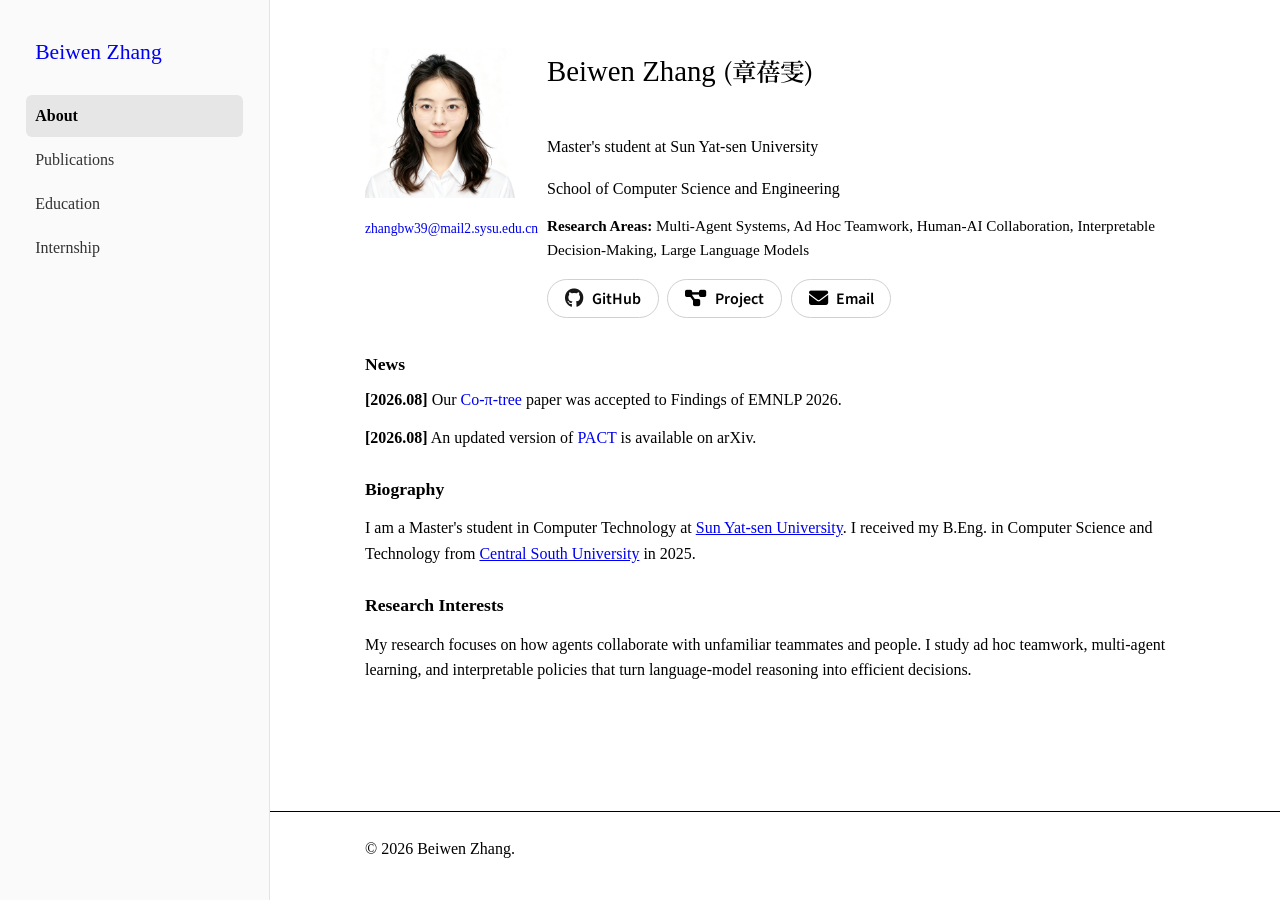
==== index.html @ 8a54f26b "Create Beiwen Zhang academic homepage" ====
<!DOCTYPE html>
<html lang="en"><head><meta charset="UTF-8"><meta name="viewport" content="width=device-width, initial-scale=1.0"><meta name="description" content="Beiwen Zhang — multi-agent systems, ad hoc teamwork and human-AI collaboration."><title>About - Beiwen Zhang</title><link rel="stylesheet" href="style.css"><link href="https://fonts.googleapis.com/css2?family=Noto+Serif+SC:wght@600&family=Source+Sans+Pro:wght@400;600&display=swap" rel="stylesheet"><link rel="stylesheet" href="https://cdnjs.cloudflare.com/ajax/libs/font-awesome/6.5.2/css/all.min.css"></head>
<body><header class="header"><div class="container"><nav class="nav" aria-label="Main navigation"><div class="nav-brand"><h1><a href="index.html">Beiwen Zhang</a></h1></div><ul class="nav-menu"><li><a href="index.html" class="active">About</a></li><li><a href="publications.html">Publications</a></li><li><a href="education.html">Education</a></li><li><a href="internship.html">Internship</a></li></ul></nav></div></header>
<main class="main"><div class="container"><section id="about" class="section"><div class="profile-section"><div class="profile-image"><img src="assets/beiwen-zhang.jpg" alt="Portrait of Beiwen Zhang"><div class="contact-email"><p><a href="mailto:zhangbw39@mail2.sysu.edu.cn">zhangbw39@mail2.sysu.edu.cn</a></p></div></div><div class="profile-info"><h1>Beiwen Zhang <span class="name-zh">(章蓓雯)</span></h1><h2>Master's student at Sun Yat-sen University</h2><p class="affiliation">School of Computer Science and Engineering</p><p class="research-area"><strong>Research Areas:</strong> Multi-Agent Systems, Ad Hoc Teamwork, Human-AI Collaboration, Interpretable Decision-Making, Large Language Models</p><div class="social-links"><a href="https://github.com/BeiwenZhang" target="_blank" rel="noopener noreferrer" class="social-btn"><i class="fab fa-github" aria-hidden="true"></i><span>GitHub</span></a><a href="https://beiwenzhang.github.io/Co-pi-tree/" target="_blank" rel="noopener noreferrer" class="social-btn"><i class="fas fa-diagram-project" aria-hidden="true"></i><span>Project</span></a><a href="mailto:zhangbw39@mail2.sysu.edu.cn" class="social-btn"><i class="fas fa-envelope" aria-hidden="true"></i><span>Email</span></a></div></div></div><section id="news" aria-labelledby="news-heading"><h3 id="news-heading">News</h3><p><strong>[2026.08]</strong> Our <a href="https://beiwenzhang.github.io/Co-pi-tree/" target="_blank" rel="noopener noreferrer">Co-π-tree</a> paper was accepted to Findings of EMNLP 2026.</p><p><strong>[2026.08]</strong> An updated version of <a href="https://arxiv.org/abs/2510.25340" target="_blank" rel="noopener noreferrer">PACT</a> is available on arXiv.</p></section><div class="bio"><h3>Biography</h3><p>I am a Master's student in Computer Technology at <a href="https://www.sysu.edu.cn/sysuen/" target="_blank" rel="noopener noreferrer">Sun Yat-sen University</a>. I received my B.Eng. in Computer Science and Technology from <a href="https://en.csu.edu.cn/" target="_blank" rel="noopener noreferrer">Central South University</a> in 2025.</p><h3>Research Interests</h3><p>My research focuses on how agents collaborate with unfamiliar teammates and people. I study ad hoc teamwork, multi-agent learning, and interpretable policies that turn language-model reasoning into efficient decisions.</p></div></section></div></main><footer class="footer"><div class="container"><div class="footer-content"><p>&copy; 2026 Beiwen Zhang.</p></div></div></footer></body></html>
---- style.css ----
/* Minimal Academic Homepage - Clean & Professional */

/* Reset */
* {
    margin: 0;
    padding: 0;
    box-sizing: border-box;
    font-variant-numeric: lining-nums;
}

html {
    scroll-behavior: smooth;
}

body {
    font-family: Georgia, 'Times New Roman', serif;
    line-height: 1.6;
    color: #000;
    background: #fff;
    max-width: none;
    margin: 0;
    padding: 0;
    font-variant-numeric: lining-nums;
}

/* Typography - Academic Standard */
h1 {
    font-size: 1.8rem;
    font-weight: normal;
    margin-bottom: 0.3rem;
    color: #000;
}

h2 {
    font-size: 1.3rem;
    font-weight: bold;
    margin: 2.5rem 0 1rem 0;
    color: #000;
    border-bottom: 1px solid #000;
    padding-bottom: 0.2rem;
}

h3 {
    font-size: 1.1rem;
    font-weight: bold;
    margin: 1.5rem 0 0.5rem 0;
    color: #000;
}

h3.bordered-subtitle {
    border-bottom: 1px solid #000;
    padding-bottom: 0.2rem;
}

h4 {
    font-size: 1rem;
    font-weight: bold;
    margin-bottom: 0.3rem;
    color: #000;
}

p {
    margin-bottom: 0.8rem;
    text-align: left;
}

/* Links - Standard Academic Blue */
a {
    color: #0000EE;
    text-decoration: none;
}

a:hover {
    text-decoration: underline;
}

a:visited {
    color: #551A8B;
}

/* Header - Fixed to Top */
.header {
    position: fixed;
    top: 0;
    left: 0;
    bottom: 0;
    width: 270px;
    background: #fafafa;
    padding: 2.2rem 1.6rem;
    border-right: 1px solid #e4e4e4;
    z-index: 1000;
    overflow-y: auto;
}

.header .container {
    max-width: none;
    margin: 0;
}

.nav {
    display: flex;
    flex-direction: column;
    align-items: stretch;
    gap: 1.6rem;
}

.nav-brand {
    padding: 0 0.6rem;
}

.nav-brand h1 {
    font-size: 1.35rem;
    margin: 0;
}

.nav-menu {
    display: flex;
    flex-direction: column;
    list-style: none;
    gap: 0.15rem;
    align-items: stretch;
}

.nav-menu li {
    width: 100%;
}

.nav-menu a {
    display: block;
    width: 100%;
    padding: 0.5rem 0.6rem;
    border-radius: 6px;
    font-size: 1rem;
    color: #333;
    transition: background-color 0.15s ease, color 0.15s ease;
}

.nav-menu a:hover {
    text-decoration: none;
    background: #ececec;
    color: #000;
}

.nav-menu a.active {
    font-weight: 700;
    color: #000;
    background: #e6e6e6;
    text-decoration: none;
}

/* Main Content */
.container {
    max-width: 820px;
    margin: 0 auto;
    padding: 0;
}

.main {
    margin-left: 270px;
    margin-top: 0;
    padding: 48px 56px;
}

.section {
    margin-bottom: 2rem;
}

/* Profile Section - Simple Layout */
.profile-section {
    display: grid;
    grid-template-columns: 150px 1fr;
    gap: 2rem;
    margin-bottom: 2rem;
    align-items: start;
}

.profile-image {
    text-align: center;
}

.profile-image img {
    width: 150px;
    height: 150px;
    object-fit: cover;
    object-position: center 30%;
    margin-bottom: 0.8rem;
}

.contact-email {
    text-align: center;
}

.contact-email p {
    margin-bottom: 0.3rem;
    font-size: 0.85rem;
}

.profile-info h1 {
    font-size: 1.8rem;
    margin-bottom: 0.2rem;
}

.name-zh {
    font-family: "Noto Serif SC", "Songti SC", SimSun, serif;
    font-size: 0.85em;
    font-weight: 600;
}

.profile-info h2 {
    font-size: 1rem;
    font-weight: normal;
    margin-bottom: 1rem;
    border: none;
    padding: 0;
}

.affiliation {
    margin-bottom: 0.8rem;
    font-size: 1rem;
}

.affiliation i {
    display: none;
}

.research-area {
    margin-bottom: 0.8rem;
    font-size: 0.95rem;
}

.academic-links {
    font-size: 0.95rem;
    margin-top: 0.5rem;
}

.academic-links .separator {
    margin: 0 0.5rem;
    color: #666;
}

/* Social / link icon buttons */
.social-links {
    display: flex;
    flex-wrap: wrap;
    gap: 0.55rem;
    margin-top: 1rem;
}

.social-links .social-btn {
    display: inline-flex;
    align-items: center;
    gap: 0.5rem;
    padding: 0.58rem 1.05rem;
    border: 1px solid #d0d0d0;
    border-radius: 999px;
    background: #fff;
    color: #000;
    font-family: 'Source Sans Pro', -apple-system, sans-serif;
    font-size: 1rem;
    font-weight: 600;
    line-height: 1;
    white-space: nowrap;
    transition: background-color 0.15s ease, color 0.15s ease, border-color 0.15s ease, transform 0.15s ease;
}

.social-links .social-btn:visited {
    color: #000;
}

.social-links .social-btn:hover {
    text-decoration: none;
    background: #000;
    color: #fff;
    border-color: #000;
    transform: translateY(-1px);
}

/* Override the global icon-hiding rule, only inside these buttons */
.social-links .social-btn i.fas,
.social-links .social-btn i.fab {
    display: inline-block;
    font-size: 1.2rem;
}

/* Brand colors at rest */
.social-links .social-btn .fa-github { color: #181717; }
.social-links .social-btn .fa-x-twitter { color: #000; }
.social-links .social-btn .fa-linkedin { color: #0a66c2; }
.social-links .social-btn .fa-graduation-cap { color: #4285f4; }
.social-links .social-btn .fa-file-lines { color: #b31b1b; }

/* On hover, icon turns white with the button */
.social-links .social-btn:hover i.fas,
.social-links .social-btn:hover i.fab {
    color: #fff;
}

/* Biography */
.bio {
    background: #fff;
    padding: 0;
    margin-top: 1.5rem;
}

.bio h3 {
    font-size: 1.1rem;
    margin-bottom: 0.8rem;
}

.bio p {
    font-size: 1rem;
}

.inline-logo {
    width: 1em;
    height: 1em;
    margin-right: 0.28rem;
    object-fit: contain;
    vertical-align: -0.14em;
}

.education-list-inline p > img.education-logo {
    display: inline-block;
    width: 1.5em !important;
    height: 1.5em !important;
    max-width: 1.5em !important;
    margin-right: 0.55rem;
    object-fit: contain;
    vertical-align: -0.4em;
}

.research-list-inline p > img.internship-logo {
    display: inline-block;
    width: 1.5em !important;
    height: 1.5em !important;
    max-width: 1.5em !important;
    object-fit: contain;
    vertical-align: middle;
    margin-right: 0.55em;
}

.bio p a {
    text-decoration: underline;
}

/* Remove all color styling from inline text */
.bio strong[style],
p strong[style] {
    color: inherit !important;
}

/* Publications */
.publication-item {
    display: grid;
    grid-template-columns: 1fr;
    gap: 1rem;
    margin-bottom: 1rem;
    align-items: start;
}

.publication-thumb {
    width: 200px;
    height: auto;
    object-fit: cover;
    border: 1px solid #ddd;
    cursor: zoom-in;
}

.publication-lightbox {
    position: fixed;
    inset: 0;
    z-index: 1000;
    display: flex;
    align-items: center;
    justify-content: center;
    padding: 1.5rem;
    background: rgba(0, 0, 0, 0.82);
    opacity: 0;
    visibility: hidden;
    transition: opacity 0.2s ease, visibility 0.2s ease;
    cursor: zoom-out;
}

.publication-lightbox.is-open {
    opacity: 1;
    visibility: visible;
}

.publication-lightbox img {
    display: block;
    max-width: calc(100vw - 3rem);
    max-height: calc(100vh - 3rem);
    width: auto;
    height: auto;
    object-fit: contain;
    background: #fff;
    border-radius: 2px;
    box-shadow: 0 12px 40px rgba(0, 0, 0, 0.4);
    cursor: zoom-out;
}

body.publication-lightbox-open {
    overflow: hidden;
}

.publications-link {
    background: #fff;
    padding: 0.5rem 0;
    border: none;
    text-align: left;
}

.publications-link i {
    display: none;
}

/* Lists - Academic Style */
.education-list-inline,
.research-list-inline {
    background: #fff;
    padding: 0;
    border: none;
    margin-bottom: 1rem;
}

.education-list-inline p,
.research-list-inline p {
    margin-bottom: 1rem;
    line-height: 1.6;
    font-size: 0.95rem;
}

/* Remove colored text in lists */
.education-list-inline strong[style],
.research-list-inline strong[style] {
    color: inherit !important;
}

/* Highlighted text in blue */
.highlight {
    color: #0000EE;
    font-weight: normal;
}

/* Company names in blue */
.company-name {
    color: #0000EE;
}

/* Projects - Compact List */
.projects-list {
    margin-bottom: 1.5rem;
}

.project-item {
    display: grid;
    grid-template-columns: 80px 1fr;
    gap: 1rem;
    margin-bottom: 1rem;
    align-items: start;
}

.project-thumb {
    width: 80px;
    height: 60px;
    object-fit: cover;
    border: 1px solid #ddd;
}

.project-details p {
    margin-bottom: 0;
    font-size: 0.95rem;
    line-height: 1.5;
}

/* Flag Counter */
.flag-counter {
    text-align: center;
    margin: 2rem 0;
    padding: 1rem;
    background: #f9f9f9;
    border: 1px solid #ddd;
}

.flag-counter img {
    max-width: 100%;
    height: auto;
}

/* Visitor Map */
.real-map-container {
    background: #fff;
    padding: 1rem 0;
    border: none;
    text-align: center;
    max-width: 100%;
    margin: 0;
}

.map-description h4 {
    font-size: 1rem;
    margin-bottom: 0.5rem;
}

.map-description p {
    font-size: 0.95rem;
}

.map-links {
    margin-top: 1rem;
    padding-top: 0.5rem;
    border-top: 1px solid #ccc;
}

.map-links i {
    display: none;
}

/* Footer */
.footer {
    background: #fff;
    color: #000;
    text-align: center;
    padding: 1.5rem 40px;
    margin-top: 3rem;
    margin-left: 270px;
    border-top: 1px solid #000;
}

.footer-content {
    display: flex;
    flex-direction: column;
    gap: 0.3rem;
}

.footer-note {
    font-size: 0.9rem;
    margin: 0;
}

#visitor-location {
    color: inherit;
    font-weight: normal;
}

/* Hide all FontAwesome icons */
i.fas, i.fab {
    display: none;
}

/* Responsive */
@media (max-width: 768px) {
    body {
        padding: 0;
    }

    .header {
        position: static;
        width: auto;
        bottom: auto;
        border-right: none;
        border-bottom: 1px solid #000;
        padding: 1rem 20px;
        overflow: visible;
    }

    .main {
        margin-left: 0;
        padding: 20px 20px;
    }

    .footer {
        margin-left: 0;
        padding: 1.5rem 20px;
    }

    .nav {
        flex-direction: column;
        align-items: center;
        gap: 0.8rem;
    }

    .nav-menu {
        flex-direction: row;
        flex-wrap: wrap;
        justify-content: center;
        gap: 0.4rem;
    }

    .nav-menu li {
        width: auto;
    }

    .nav-menu a {
        width: auto;
        display: inline-block;
    }

    .profile-section {
        grid-template-columns: 1fr;
        text-align: center;
        gap: 1.5rem;
    }

    .profile-image img {
        margin: 0 auto 0.8rem auto;
    }

    .contact-email {
        text-align: center;
    }

    .project-item {
        grid-template-columns: 60px 1fr;
        gap: 0.8rem;
    }

    .project-thumb {
        width: 60px;
        height: 45px;
    }

    .publication-item {
        grid-template-columns: 1fr;
        gap: 0.8rem;
    }

    .publication-thumb {
        width: 120px;
    }
}

@media (max-width: 480px) {
    body {
        padding: 0;
    }

    h1 {
        font-size: 1.5rem;
    }

    h2 {
        font-size: 1.2rem;
    }
}
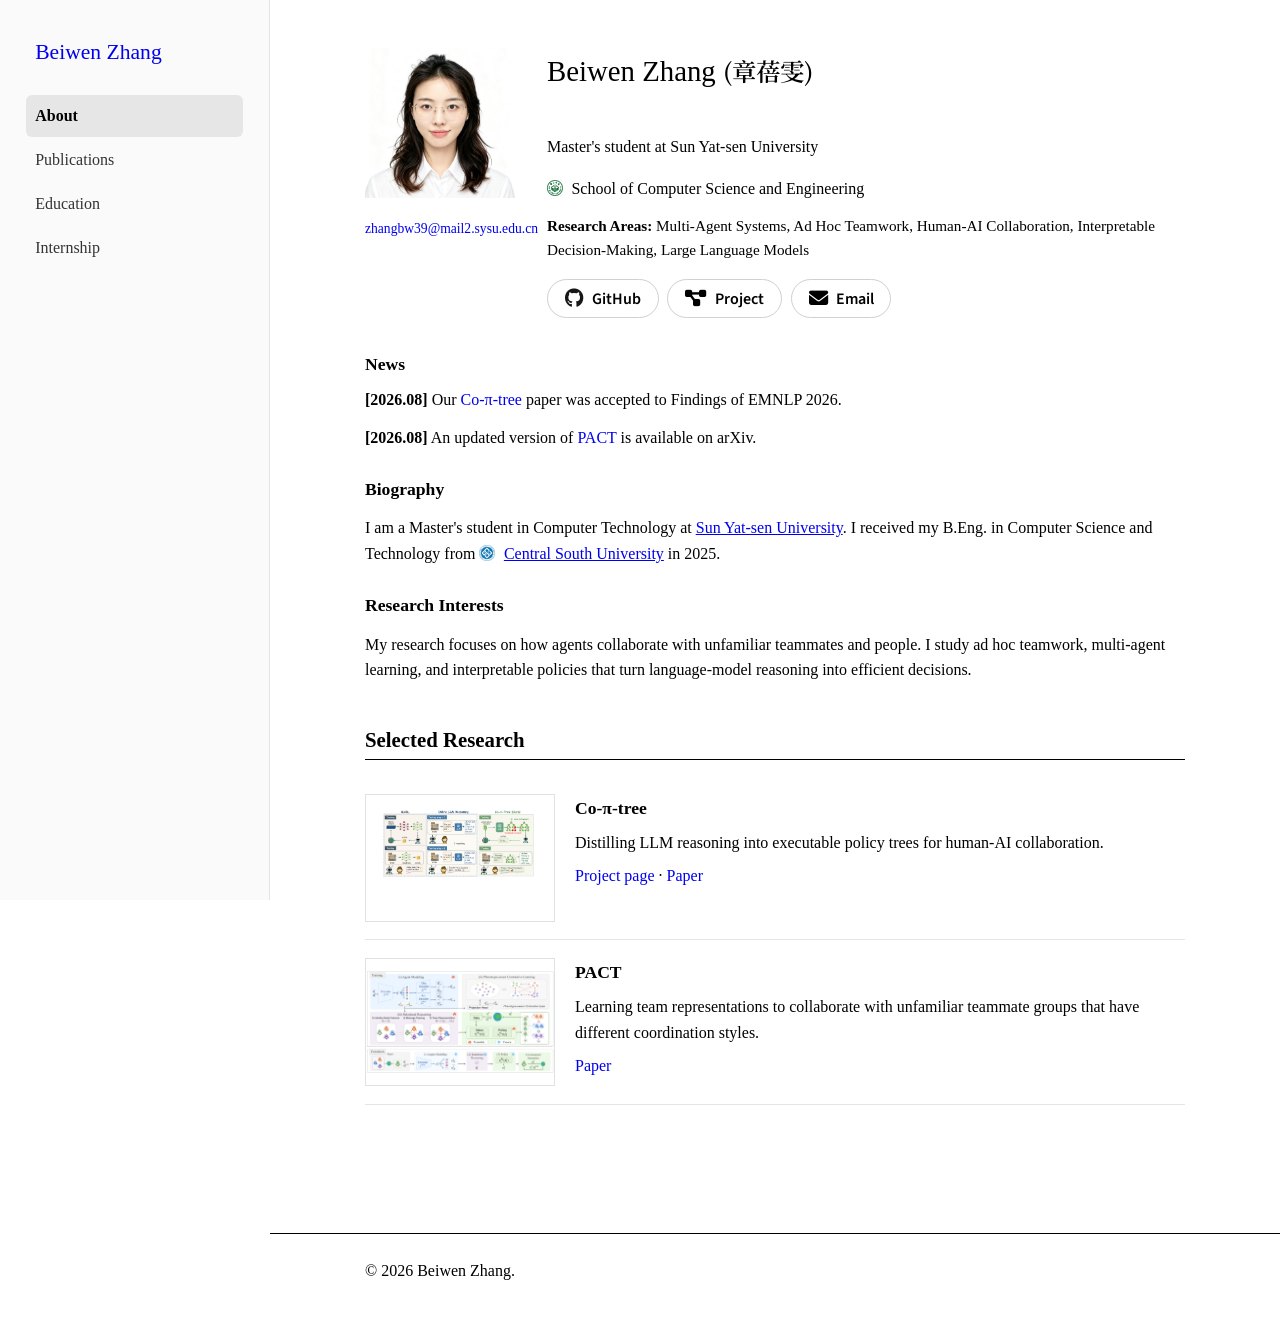
==== commit d9d5c1e2: "Add institution logos and research figures" ====
--- a/index.html
+++ b/index.html
@@ -1,4 +1,73 @@
 <!DOCTYPE html>
-<html lang="en"><head><meta charset="UTF-8"><meta name="viewport" content="width=device-width, initial-scale=1.0"><meta name="description" content="Beiwen Zhang — multi-agent systems, ad hoc teamwork and human-AI collaboration."><title>About - Beiwen Zhang</title><link rel="stylesheet" href="style.css"><link href="https://fonts.googleapis.com/css2?family=Noto+Serif+SC:wght@600&family=Source+Sans+Pro:wght@400;600&display=swap" rel="stylesheet"><link rel="stylesheet" href="https://cdnjs.cloudflare.com/ajax/libs/font-awesome/6.5.2/css/all.min.css"></head>
-<body><header class="header"><div class="container"><nav class="nav" aria-label="Main navigation"><div class="nav-brand"><h1><a href="index.html">Beiwen Zhang</a></h1></div><ul class="nav-menu"><li><a href="index.html" class="active">About</a></li><li><a href="publications.html">Publications</a></li><li><a href="education.html">Education</a></li><li><a href="internship.html">Internship</a></li></ul></nav></div></header>
-<main class="main"><div class="container"><section id="about" class="section"><div class="profile-section"><div class="profile-image"><img src="assets/beiwen-zhang.jpg" alt="Portrait of Beiwen Zhang"><div class="contact-email"><p><a href="mailto:zhangbw39@mail2.sysu.edu.cn">zhangbw39@mail2.sysu.edu.cn</a></p></div></div><div class="profile-info"><h1>Beiwen Zhang <span class="name-zh">(章蓓雯)</span></h1><h2>Master's student at Sun Yat-sen University</h2><p class="affiliation">School of Computer Science and Engineering</p><p class="research-area"><strong>Research Areas:</strong> Multi-Agent Systems, Ad Hoc Teamwork, Human-AI Collaboration, Interpretable Decision-Making, Large Language Models</p><div class="social-links"><a href="https://github.com/BeiwenZhang" target="_blank" rel="noopener noreferrer" class="social-btn"><i class="fab fa-github" aria-hidden="true"></i><span>GitHub</span></a><a href="https://beiwenzhang.github.io/Co-pi-tree/" target="_blank" rel="noopener noreferrer" class="social-btn"><i class="fas fa-diagram-project" aria-hidden="true"></i><span>Project</span></a><a href="mailto:zhangbw39@mail2.sysu.edu.cn" class="social-btn"><i class="fas fa-envelope" aria-hidden="true"></i><span>Email</span></a></div></div></div><section id="news" aria-labelledby="news-heading"><h3 id="news-heading">News</h3><p><strong>[2026.08]</strong> Our <a href="https://beiwenzhang.github.io/Co-pi-tree/" target="_blank" rel="noopener noreferrer">Co-π-tree</a> paper was accepted to Findings of EMNLP 2026.</p><p><strong>[2026.08]</strong> An updated version of <a href="https://arxiv.org/abs/2510.25340" target="_blank" rel="noopener noreferrer">PACT</a> is available on arXiv.</p></section><div class="bio"><h3>Biography</h3><p>I am a Master's student in Computer Technology at <a href="https://www.sysu.edu.cn/sysuen/" target="_blank" rel="noopener noreferrer">Sun Yat-sen University</a>. I received my B.Eng. in Computer Science and Technology from <a href="https://en.csu.edu.cn/" target="_blank" rel="noopener noreferrer">Central South University</a> in 2025.</p><h3>Research Interests</h3><p>My research focuses on how agents collaborate with unfamiliar teammates and people. I study ad hoc teamwork, multi-agent learning, and interpretable policies that turn language-model reasoning into efficient decisions.</p></div></section></div></main><footer class="footer"><div class="container"><div class="footer-content"><p>&copy; 2026 Beiwen Zhang.</p></div></div></footer></body></html>
+<html lang="en">
+<head>
+    <meta charset="UTF-8">
+    <meta name="viewport" content="width=device-width, initial-scale=1.0">
+    <meta name="description" content="Beiwen Zhang — multi-agent systems, ad hoc teamwork and human-AI collaboration.">
+    <title>About - Beiwen Zhang</title>
+    <link rel="stylesheet" href="style.css">
+    <link href="https://fonts.googleapis.com/css2?family=Noto+Serif+SC:wght@600&family=Source+Sans+Pro:wght@400;600&display=swap" rel="stylesheet">
+    <link rel="stylesheet" href="https://cdnjs.cloudflare.com/ajax/libs/font-awesome/6.5.2/css/all.min.css">
+</head>
+<body>
+    <header class="header">
+        <div class="container">
+            <nav class="nav" aria-label="Main navigation">
+                <div class="nav-brand"><h1><a href="index.html">Beiwen Zhang</a></h1></div>
+                <ul class="nav-menu">
+                    <li><a href="index.html" class="active">About</a></li>
+                    <li><a href="publications.html">Publications</a></li>
+                    <li><a href="education.html">Education</a></li>
+                    <li><a href="internship.html">Internship</a></li>
+                </ul>
+            </nav>
+        </div>
+    </header>
+    <main class="main">
+        <div class="container">
+            <section id="about" class="section">
+                <div class="profile-section">
+                    <div class="profile-image">
+                        <img src="assets/beiwen-zhang.jpg" alt="Portrait of Beiwen Zhang">
+                        <div class="contact-email"><p><a href="mailto:zhangbw39@mail2.sysu.edu.cn">zhangbw39@mail2.sysu.edu.cn</a></p></div>
+                    </div>
+                    <div class="profile-info">
+                        <h1>Beiwen Zhang <span class="name-zh">(章蓓雯)</span></h1>
+                        <h2>Master's student at Sun Yat-sen University</h2>
+                        <p class="affiliation"><img src="assets/sysu-seal.png" class="inline-logo" alt="Sun Yat-sen University seal"> School of Computer Science and Engineering</p>
+                        <p class="research-area"><strong>Research Areas:</strong> Multi-Agent Systems, Ad Hoc Teamwork, Human-AI Collaboration, Interpretable Decision-Making, Large Language Models</p>
+                        <div class="social-links">
+                            <a href="https://github.com/BeiwenZhang" target="_blank" rel="noopener noreferrer" class="social-btn"><i class="fab fa-github" aria-hidden="true"></i><span>GitHub</span></a>
+                            <a href="https://beiwenzhang.github.io/Co-pi-tree/" target="_blank" rel="noopener noreferrer" class="social-btn"><i class="fas fa-diagram-project" aria-hidden="true"></i><span>Project</span></a>
+                            <a href="mailto:zhangbw39@mail2.sysu.edu.cn" class="social-btn"><i class="fas fa-envelope" aria-hidden="true"></i><span>Email</span></a>
+                        </div>
+                    </div>
+                </div>
+                <section id="news" aria-labelledby="news-heading">
+                    <h3 id="news-heading">News</h3>
+                    <p><strong>[2026.08]</strong> Our <a href="https://beiwenzhang.github.io/Co-pi-tree/" target="_blank" rel="noopener noreferrer">Co-π-tree</a> paper was accepted to Findings of EMNLP 2026.</p>
+                    <p><strong>[2026.08]</strong> An updated version of <a href="https://arxiv.org/abs/2510.25340" target="_blank" rel="noopener noreferrer">PACT</a> is available on arXiv.</p>
+                </section>
+                <div class="bio">
+                    <h3>Biography</h3>
+                    <p>I am a Master's student in Computer Technology at <a href="https://www.sysu.edu.cn/sysuen/" target="_blank" rel="noopener noreferrer">Sun Yat-sen University</a>. I received my B.Eng. in Computer Science and Technology from <img src="assets/csu-seal.png" class="inline-logo" alt="Central South University seal"> <a href="https://en.csu.edu.cn/" target="_blank" rel="noopener noreferrer">Central South University</a> in 2025.</p>
+                    <h3>Research Interests</h3>
+                    <p>My research focuses on how agents collaborate with unfamiliar teammates and people. I study ad hoc teamwork, multi-agent learning, and interpretable policies that turn language-model reasoning into efficient decisions.</p>
+                </div>
+            </section>
+            <section id="research" class="section">
+                <h2>Selected Research</h2>
+                <article class="feature-card">
+                    <a class="figure-link" href="https://beiwenzhang.github.io/Co-pi-tree/" target="_blank" rel="noopener noreferrer"><img src="assets/co-pi-tree-motivation.png" alt="Co-π-tree motivation: interpretable policy trees for human-AI collaboration" loading="lazy"></a>
+                    <div><h3>Co-π-tree</h3><p>Distilling LLM reasoning into executable policy trees for human-AI collaboration.</p><p><a href="https://beiwenzhang.github.io/Co-pi-tree/" target="_blank" rel="noopener noreferrer">Project page</a> · <a href="https://arxiv.org/abs/2606.08596" target="_blank" rel="noopener noreferrer">Paper</a></p></div>
+                </article>
+                <article class="feature-card">
+                    <a class="figure-link" href="https://arxiv.org/abs/2510.25340" target="_blank" rel="noopener noreferrer"><img src="assets/pact-overview.png" alt="PACT framework for multi-phenotype grouped ad hoc teamwork" loading="lazy"></a>
+                    <div><h3>PACT</h3><p>Learning team representations to collaborate with unfamiliar teammate groups that have different coordination styles.</p><p><a href="https://arxiv.org/abs/2510.25340" target="_blank" rel="noopener noreferrer">Paper</a></p></div>
+                </article>
+            </section>
+        </div>
+    </main>
+    <footer class="footer"><div class="container"><div class="footer-content"><p>&copy; 2026 Beiwen Zhang.</p></div></div></footer>
+</body>
+</html>
--- a/style.css
+++ b/style.css
@@ -643,3 +643,86 @@
         font-size: 1.2rem;
     }
 }
+
+/* Research figures and institution identities */
+.feature-card,
+.publication-item {
+    display: grid;
+    grid-template-columns: 190px minmax(0, 1fr);
+    gap: 1.25rem;
+    align-items: start;
+    padding: 1.1rem 0;
+    border-bottom: 1px solid #e5e5e5;
+}
+
+.feature-card h3 {
+    margin-top: 0;
+}
+
+.feature-card p,
+.publication-item p {
+    margin-bottom: 0.45rem;
+}
+
+.figure-link {
+    display: block;
+    width: 190px;
+    border: 1px solid #e1e1e1;
+    background: #fff;
+}
+
+.figure-link img,
+.publication-thumb {
+    display: block;
+    width: 100%;
+    height: 126px;
+    object-fit: contain;
+    border: 0;
+    cursor: pointer;
+}
+
+.institution-item {
+    display: grid;
+    grid-template-columns: 56px minmax(0, 1fr);
+    gap: 1rem;
+    align-items: center;
+    padding: 0.9rem 0;
+    border-bottom: 1px solid #e5e5e5;
+}
+
+.institution-item > img {
+    display: block;
+    width: 52px;
+    height: 52px;
+    object-fit: contain;
+}
+
+.institution-item p:last-child {
+    margin-bottom: 0;
+}
+
+.company-item {
+    grid-template-columns: 112px minmax(0, 1fr);
+}
+
+.company-item > img {
+    width: 104px;
+    height: 36px;
+}
+
+@media (max-width: 620px) {
+    .feature-card,
+    .publication-item {
+        grid-template-columns: 1fr;
+        gap: 0.7rem;
+    }
+
+    .figure-link {
+        width: min(100%, 260px);
+    }
+
+    .company-item {
+        grid-template-columns: 1fr;
+        gap: 0.4rem;
+    }
+}
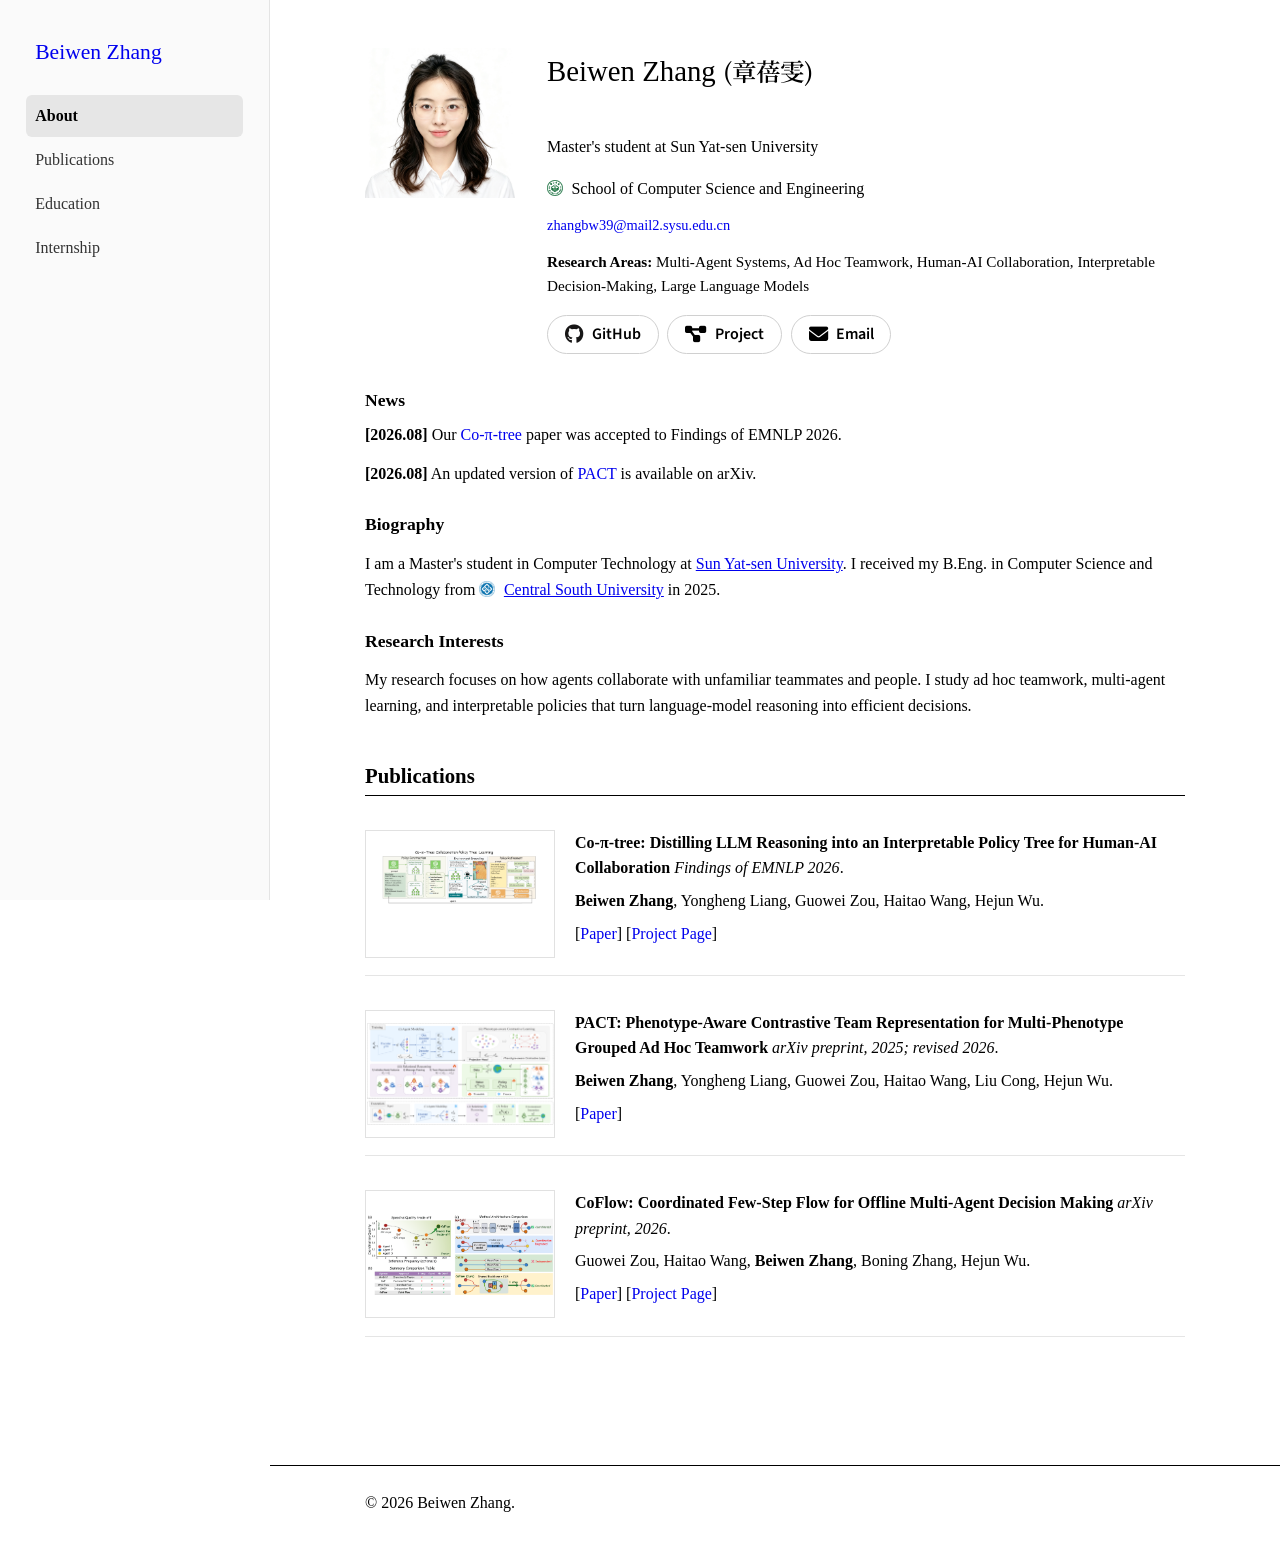
==== commit 39472799: "Improve profile layout and show all publications and honors" ====
--- a/index.html
+++ b/index.html
@@ -29,12 +29,12 @@
                 <div class="profile-section">
                     <div class="profile-image">
                         <img src="assets/beiwen-zhang.jpg" alt="Portrait of Beiwen Zhang">
-                        <div class="contact-email"><p><a href="mailto:zhangbw39@mail2.sysu.edu.cn">zhangbw39@mail2.sysu.edu.cn</a></p></div>
                     </div>
                     <div class="profile-info">
                         <h1>Beiwen Zhang <span class="name-zh">(章蓓雯)</span></h1>
                         <h2>Master's student at Sun Yat-sen University</h2>
                         <p class="affiliation"><img src="assets/sysu-seal.png" class="inline-logo" alt="Sun Yat-sen University seal"> School of Computer Science and Engineering</p>
+                        <p class="profile-email"><a href="mailto:zhangbw39@mail2.sysu.edu.cn">zhangbw39@mail2.sysu.edu.cn</a></p>
                         <p class="research-area"><strong>Research Areas:</strong> Multi-Agent Systems, Ad Hoc Teamwork, Human-AI Collaboration, Interpretable Decision-Making, Large Language Models</p>
                         <div class="social-links">
                             <a href="https://github.com/BeiwenZhang" target="_blank" rel="noopener noreferrer" class="social-btn"><i class="fab fa-github" aria-hidden="true"></i><span>GitHub</span></a>
@@ -55,16 +55,22 @@
                     <p>My research focuses on how agents collaborate with unfamiliar teammates and people. I study ad hoc teamwork, multi-agent learning, and interpretable policies that turn language-model reasoning into efficient decisions.</p>
                 </div>
             </section>
-            <section id="research" class="section">
-                <h2>Selected Research</h2>
-                <article class="feature-card">
-                    <a class="figure-link" href="https://beiwenzhang.github.io/Co-pi-tree/" target="_blank" rel="noopener noreferrer"><img src="assets/co-pi-tree-motivation.png" alt="Co-π-tree motivation: interpretable policy trees for human-AI collaboration" loading="lazy"></a>
-                    <div><h3>Co-π-tree</h3><p>Distilling LLM reasoning into executable policy trees for human-AI collaboration.</p><p><a href="https://beiwenzhang.github.io/Co-pi-tree/" target="_blank" rel="noopener noreferrer">Project page</a> · <a href="https://arxiv.org/abs/2606.08596" target="_blank" rel="noopener noreferrer">Paper</a></p></div>
-                </article>
-                <article class="feature-card">
-                    <a class="figure-link" href="https://arxiv.org/abs/2510.25340" target="_blank" rel="noopener noreferrer"><img src="assets/pact-overview.png" alt="PACT framework for multi-phenotype grouped ad hoc teamwork" loading="lazy"></a>
-                    <div><h3>PACT</h3><p>Learning team representations to collaborate with unfamiliar teammate groups that have different coordination styles.</p><p><a href="https://arxiv.org/abs/2510.25340" target="_blank" rel="noopener noreferrer">Paper</a></p></div>
-                </article>
+            <section id="publications" class="section">
+                <h2>Publications</h2>
+                <div class="publication-list">
+                    <article class="publication-item">
+                        <a class="figure-link" href="assets/co-pi-tree-framework.png" target="_blank" rel="noopener noreferrer"><img class="publication-thumb" src="assets/co-pi-tree-framework.png" alt="Framework figure from the Co-π-tree paper" loading="lazy"></a>
+                        <div><p><strong>Co-π-tree: Distilling LLM Reasoning into an Interpretable Policy Tree for Human-AI Collaboration</strong> <em>Findings of EMNLP 2026</em>.</p><p><strong>Beiwen Zhang</strong>, Yongheng Liang, Guowei Zou, Haitao Wang, Hejun Wu.</p><p>[<a href="https://arxiv.org/abs/2606.08596" target="_blank" rel="noopener noreferrer">Paper</a>] [<a href="https://beiwenzhang.github.io/Co-pi-tree/" target="_blank" rel="noopener noreferrer">Project Page</a>]</p></div>
+                    </article>
+                    <article class="publication-item">
+                        <a class="figure-link" href="assets/pact-overview.png" target="_blank" rel="noopener noreferrer"><img class="publication-thumb" src="assets/pact-overview.png" alt="Framework figure from the PACT paper" loading="lazy"></a>
+                        <div><p><strong>PACT: Phenotype-Aware Contrastive Team Representation for Multi-Phenotype Grouped Ad Hoc Teamwork</strong> <em>arXiv preprint, 2025; revised 2026</em>.</p><p><strong>Beiwen Zhang</strong>, Yongheng Liang, Guowei Zou, Haitao Wang, Liu Cong, Hejun Wu.</p><p>[<a href="https://arxiv.org/abs/2510.25340" target="_blank" rel="noopener noreferrer">Paper</a>]</p></div>
+                    </article>
+                    <article class="publication-item">
+                        <a class="figure-link" href="assets/coflow-overview.png" target="_blank" rel="noopener noreferrer"><img class="publication-thumb" src="assets/coflow-overview.png" alt="Overview figure from the CoFlow paper" loading="lazy"></a>
+                        <div><p><strong>CoFlow: Coordinated Few-Step Flow for Offline Multi-Agent Decision Making</strong> <em>arXiv preprint, 2026</em>.</p><p>Guowei Zou, Haitao Wang, <strong>Beiwen Zhang</strong>, Boning Zhang, Hejun Wu.</p><p>[<a href="https://arxiv.org/abs/2605.01457" target="_blank" rel="noopener noreferrer">Paper</a>] [<a href="https://guowei-zou.github.io/coflow/" target="_blank" rel="noopener noreferrer">Project Page</a>]</p></div>
+                    </article>
+                </div>
             </section>
         </div>
     </main>
--- a/style.css
+++ b/style.css
@@ -168,7 +168,7 @@
 /* Profile Section - Simple Layout */
 .profile-section {
     display: grid;
-    grid-template-columns: 150px 1fr;
+    grid-template-columns: 150px minmax(0, 1fr);
     gap: 2rem;
     margin-bottom: 2rem;
     align-items: start;
@@ -179,6 +179,7 @@
 }
 
 .profile-image img {
+    display: block;
     width: 150px;
     height: 150px;
     object-fit: cover;
@@ -186,13 +187,14 @@
     margin-bottom: 0.8rem;
 }
 
-.contact-email {
-    text-align: center;
-}
-
-.contact-email p {
-    margin-bottom: 0.3rem;
-    font-size: 0.85rem;
+.profile-info {
+    min-width: 0;
+}
+
+.profile-email {
+    margin-bottom: 0.8rem;
+    font-size: 0.9rem;
+    overflow-wrap: anywhere;
 }
 
 .profile-info h1 {
@@ -606,10 +608,6 @@
         margin: 0 auto 0.8rem auto;
     }
 
-    .contact-email {
-        text-align: center;
-    }
-
     .project-item {
         grid-template-columns: 60px 1fr;
         gap: 0.8rem;
@@ -710,6 +708,16 @@
     height: 36px;
 }
 
+.honors-list {
+    padding-left: 1.3rem;
+    margin-bottom: 1rem;
+}
+
+.honors-list li {
+    margin-bottom: 0.55rem;
+    line-height: 1.5;
+}
+
 @media (max-width: 620px) {
     .feature-card,
     .publication-item {
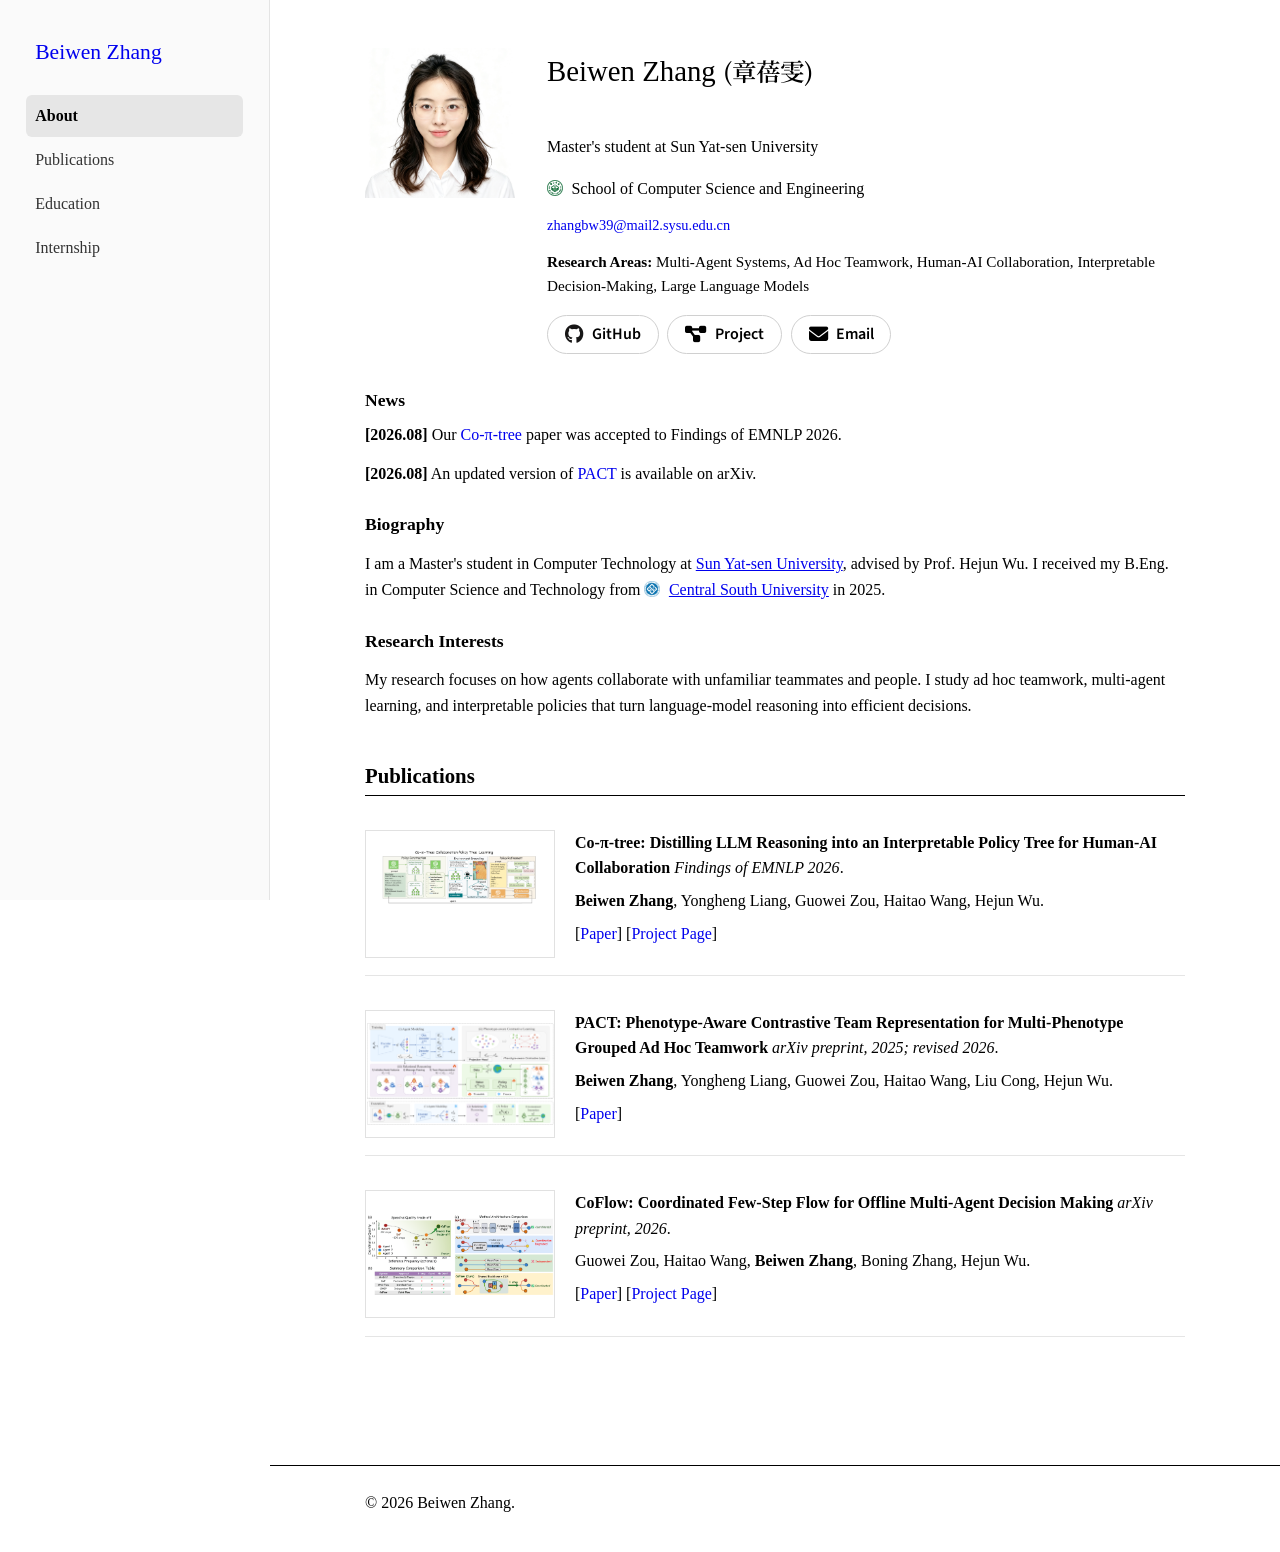
==== commit 2db4447e: "Update advisor and 2026 honors" ====
--- a/index.html
+++ b/index.html
@@ -50,7 +50,7 @@
                 </section>
                 <div class="bio">
                     <h3>Biography</h3>
-                    <p>I am a Master's student in Computer Technology at <a href="https://www.sysu.edu.cn/sysuen/" target="_blank" rel="noopener noreferrer">Sun Yat-sen University</a>. I received my B.Eng. in Computer Science and Technology from <img src="assets/csu-seal.png" class="inline-logo" alt="Central South University seal"> <a href="https://en.csu.edu.cn/" target="_blank" rel="noopener noreferrer">Central South University</a> in 2025.</p>
+                    <p>I am a Master's student in Computer Technology at <a href="https://www.sysu.edu.cn/sysuen/" target="_blank" rel="noopener noreferrer">Sun Yat-sen University</a>, advised by Prof. Hejun Wu. I received my B.Eng. in Computer Science and Technology from <img src="assets/csu-seal.png" class="inline-logo" alt="Central South University seal"> <a href="https://en.csu.edu.cn/" target="_blank" rel="noopener noreferrer">Central South University</a> in 2025.</p>
                     <h3>Research Interests</h3>
                     <p>My research focuses on how agents collaborate with unfamiliar teammates and people. I study ad hoc teamwork, multi-agent learning, and interpretable policies that turn language-model reasoning into efficient decisions.</p>
                 </div>
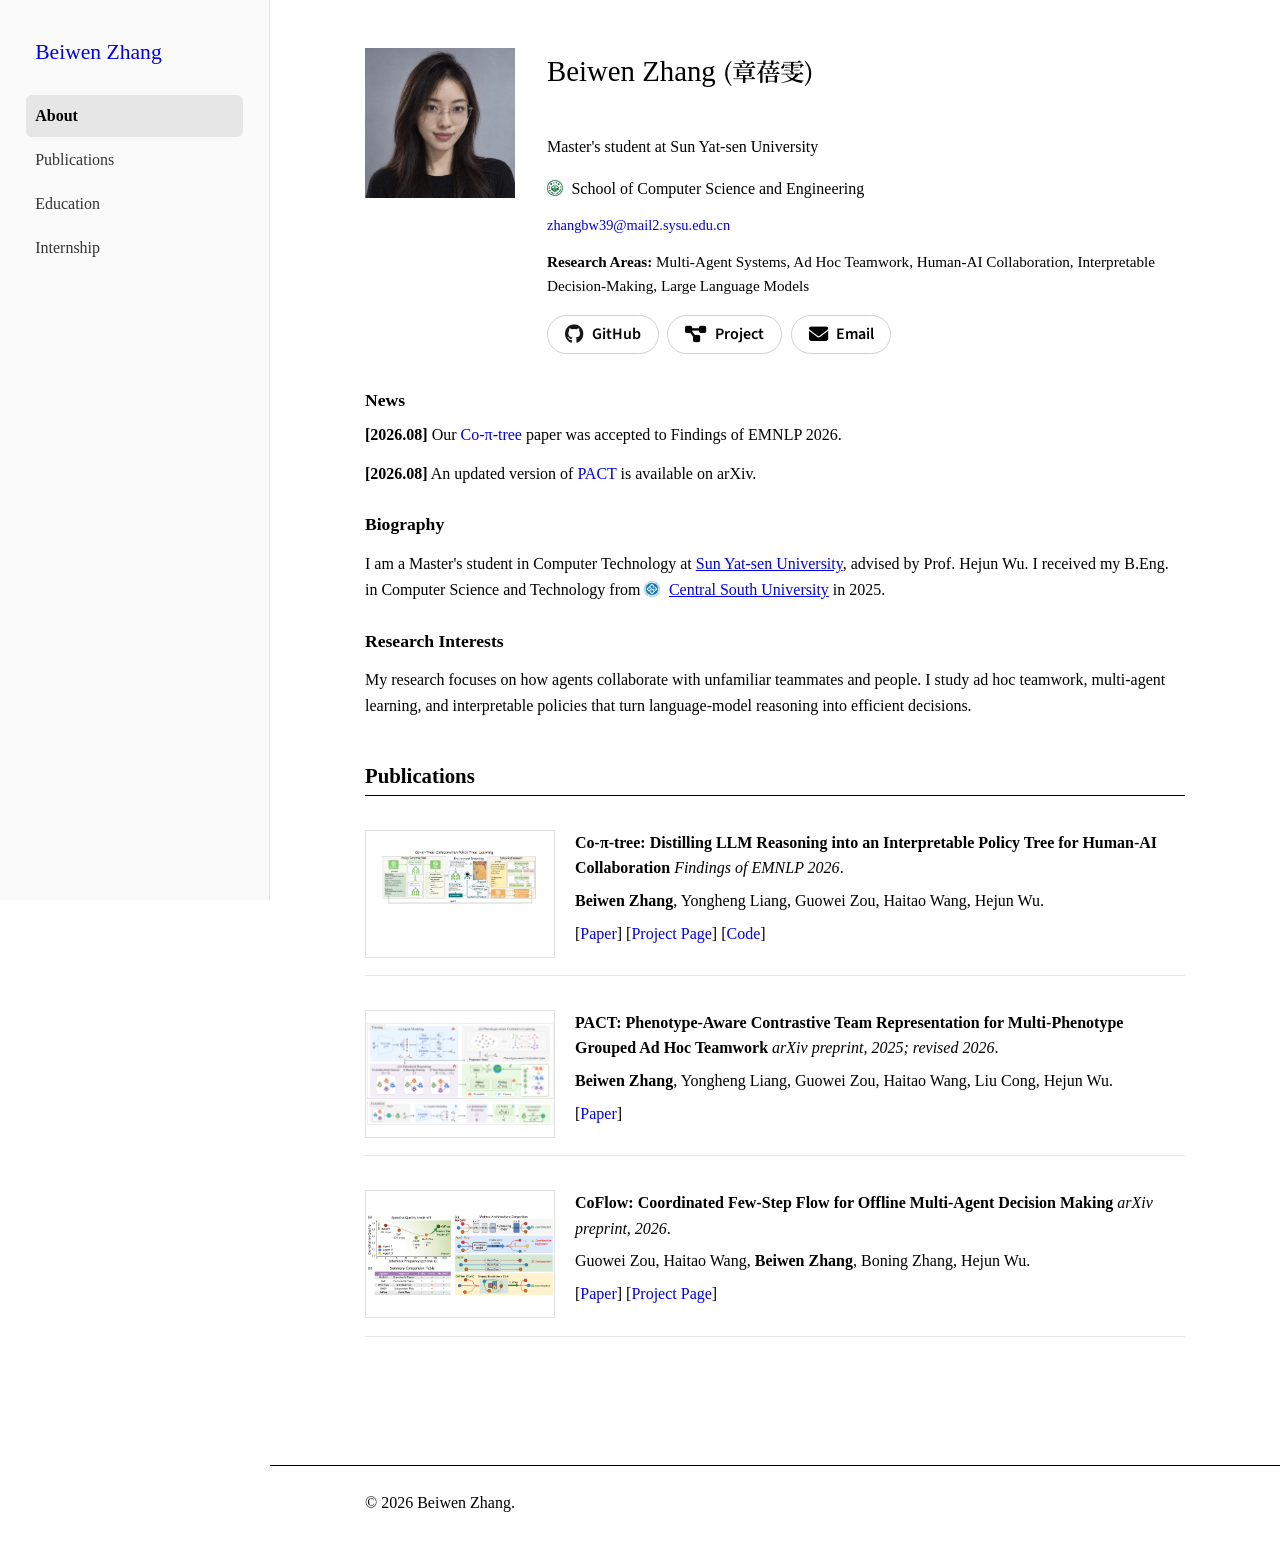
==== commit 8bea3a55: "Add Co-pi-tree source code links" ====
--- a/index.html
+++ b/index.html
@@ -60,7 +60,7 @@
                 <div class="publication-list">
                     <article class="publication-item">
                         <a class="figure-link" href="assets/co-pi-tree-framework.png" target="_blank" rel="noopener noreferrer"><img class="publication-thumb" src="assets/co-pi-tree-framework.png" alt="Framework figure from the Co-π-tree paper" loading="lazy"></a>
-                        <div><p><strong>Co-π-tree: Distilling LLM Reasoning into an Interpretable Policy Tree for Human-AI Collaboration</strong> <em>Findings of EMNLP 2026</em>.</p><p><strong>Beiwen Zhang</strong>, Yongheng Liang, Guowei Zou, Haitao Wang, Hejun Wu.</p><p>[<a href="https://arxiv.org/abs/2606.08596" target="_blank" rel="noopener noreferrer">Paper</a>] [<a href="https://beiwenzhang.github.io/Co-pi-tree/" target="_blank" rel="noopener noreferrer">Project Page</a>]</p></div>
+                        <div><p><strong>Co-π-tree: Distilling LLM Reasoning into an Interpretable Policy Tree for Human-AI Collaboration</strong> <em>Findings of EMNLP 2026</em>.</p><p><strong>Beiwen Zhang</strong>, Yongheng Liang, Guowei Zou, Haitao Wang, Hejun Wu.</p><p>[<a href="https://arxiv.org/abs/2606.08596" target="_blank" rel="noopener noreferrer">Paper</a>] [<a href="https://beiwenzhang.github.io/Co-pi-tree/" target="_blank" rel="noopener noreferrer">Project Page</a>] [<a href="https://github.com/BeiwenZhang/Collaboration-Policy-Tree" target="_blank" rel="noopener noreferrer">Code</a>]</p></div>
                     </article>
                     <article class="publication-item">
                         <a class="figure-link" href="assets/pact-overview.png" target="_blank" rel="noopener noreferrer"><img class="publication-thumb" src="assets/pact-overview.png" alt="Framework figure from the PACT paper" loading="lazy"></a>
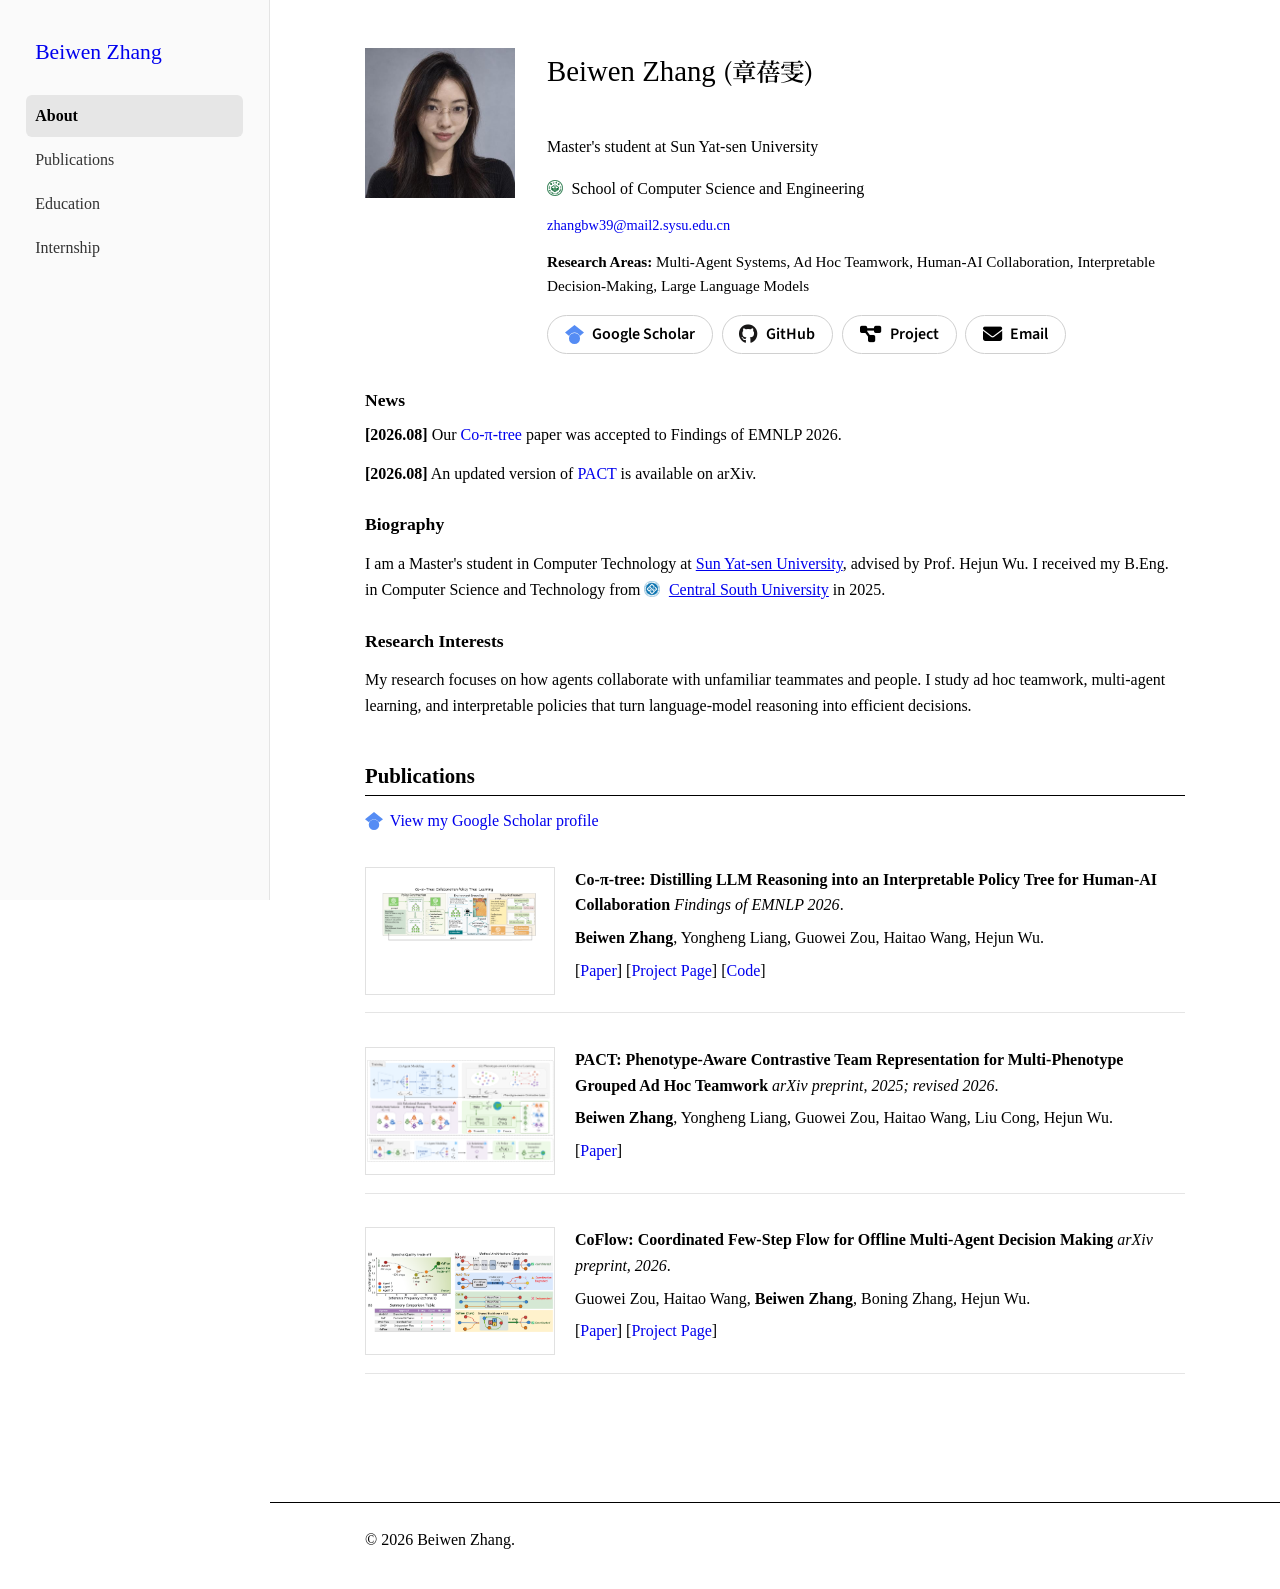
==== commit 72f1c810: "Add Google Scholar profile links" ====
--- a/index.html
+++ b/index.html
@@ -37,6 +37,7 @@
                         <p class="profile-email"><a href="mailto:zhangbw39@mail2.sysu.edu.cn">zhangbw39@mail2.sysu.edu.cn</a></p>
                         <p class="research-area"><strong>Research Areas:</strong> Multi-Agent Systems, Ad Hoc Teamwork, Human-AI Collaboration, Interpretable Decision-Making, Large Language Models</p>
                         <div class="social-links">
+                            <a href="https://scholar.google.com/citations?hl=zh-CN&amp;user=EkCEn4oAAAAJ" target="_blank" rel="noopener noreferrer" class="social-btn"><img src="assets/google-scholar.svg" class="social-icon scholar-icon" alt="" aria-hidden="true"><span>Google Scholar</span></a>
                             <a href="https://github.com/BeiwenZhang" target="_blank" rel="noopener noreferrer" class="social-btn"><i class="fab fa-github" aria-hidden="true"></i><span>GitHub</span></a>
                             <a href="https://beiwenzhang.github.io/Co-pi-tree/" target="_blank" rel="noopener noreferrer" class="social-btn"><i class="fas fa-diagram-project" aria-hidden="true"></i><span>Project</span></a>
                             <a href="mailto:zhangbw39@mail2.sysu.edu.cn" class="social-btn"><i class="fas fa-envelope" aria-hidden="true"></i><span>Email</span></a>
@@ -57,6 +58,7 @@
             </section>
             <section id="publications" class="section">
                 <h2>Publications</h2>
+                <p class="scholar-profile-link"><a href="https://scholar.google.com/citations?hl=zh-CN&amp;user=EkCEn4oAAAAJ" target="_blank" rel="noopener noreferrer"><img src="assets/google-scholar.svg" alt="" aria-hidden="true">View my Google Scholar profile</a></p>
                 <div class="publication-list">
                     <article class="publication-item">
                         <a class="figure-link" href="assets/co-pi-tree-framework.png" target="_blank" rel="noopener noreferrer"><img class="publication-thumb" src="assets/co-pi-tree-framework.png" alt="Framework figure from the Co-π-tree paper" loading="lazy"></a>
--- a/style.css
+++ b/style.css
@@ -284,6 +284,17 @@
     font-size: 1.2rem;
 }
 
+.social-links .social-icon {
+    display: inline-block;
+    width: 1.2rem;
+    height: 1.2rem;
+    object-fit: contain;
+}
+
+.social-links .scholar-icon {
+    filter: invert(48%) sepia(95%) saturate(1603%) hue-rotate(199deg) brightness(98%) contrast(95%);
+}
+
 /* Brand colors at rest */
 .social-links .social-btn .fa-github { color: #181717; }
 .social-links .social-btn .fa-x-twitter { color: #000; }
@@ -295,6 +306,26 @@
 .social-links .social-btn:hover i.fas,
 .social-links .social-btn:hover i.fab {
     color: #fff;
+}
+
+.social-links .social-btn:hover .social-icon {
+    filter: brightness(0) invert(1);
+}
+
+.scholar-profile-link {
+    margin: -0.25rem 0 0.75rem;
+}
+
+.scholar-profile-link a {
+    display: inline-flex;
+    align-items: center;
+    gap: 0.45rem;
+}
+
+.scholar-profile-link img {
+    width: 1.1rem;
+    height: 1.1rem;
+    filter: invert(48%) sepia(95%) saturate(1603%) hue-rotate(199deg) brightness(98%) contrast(95%);
 }
 
 /* Biography */
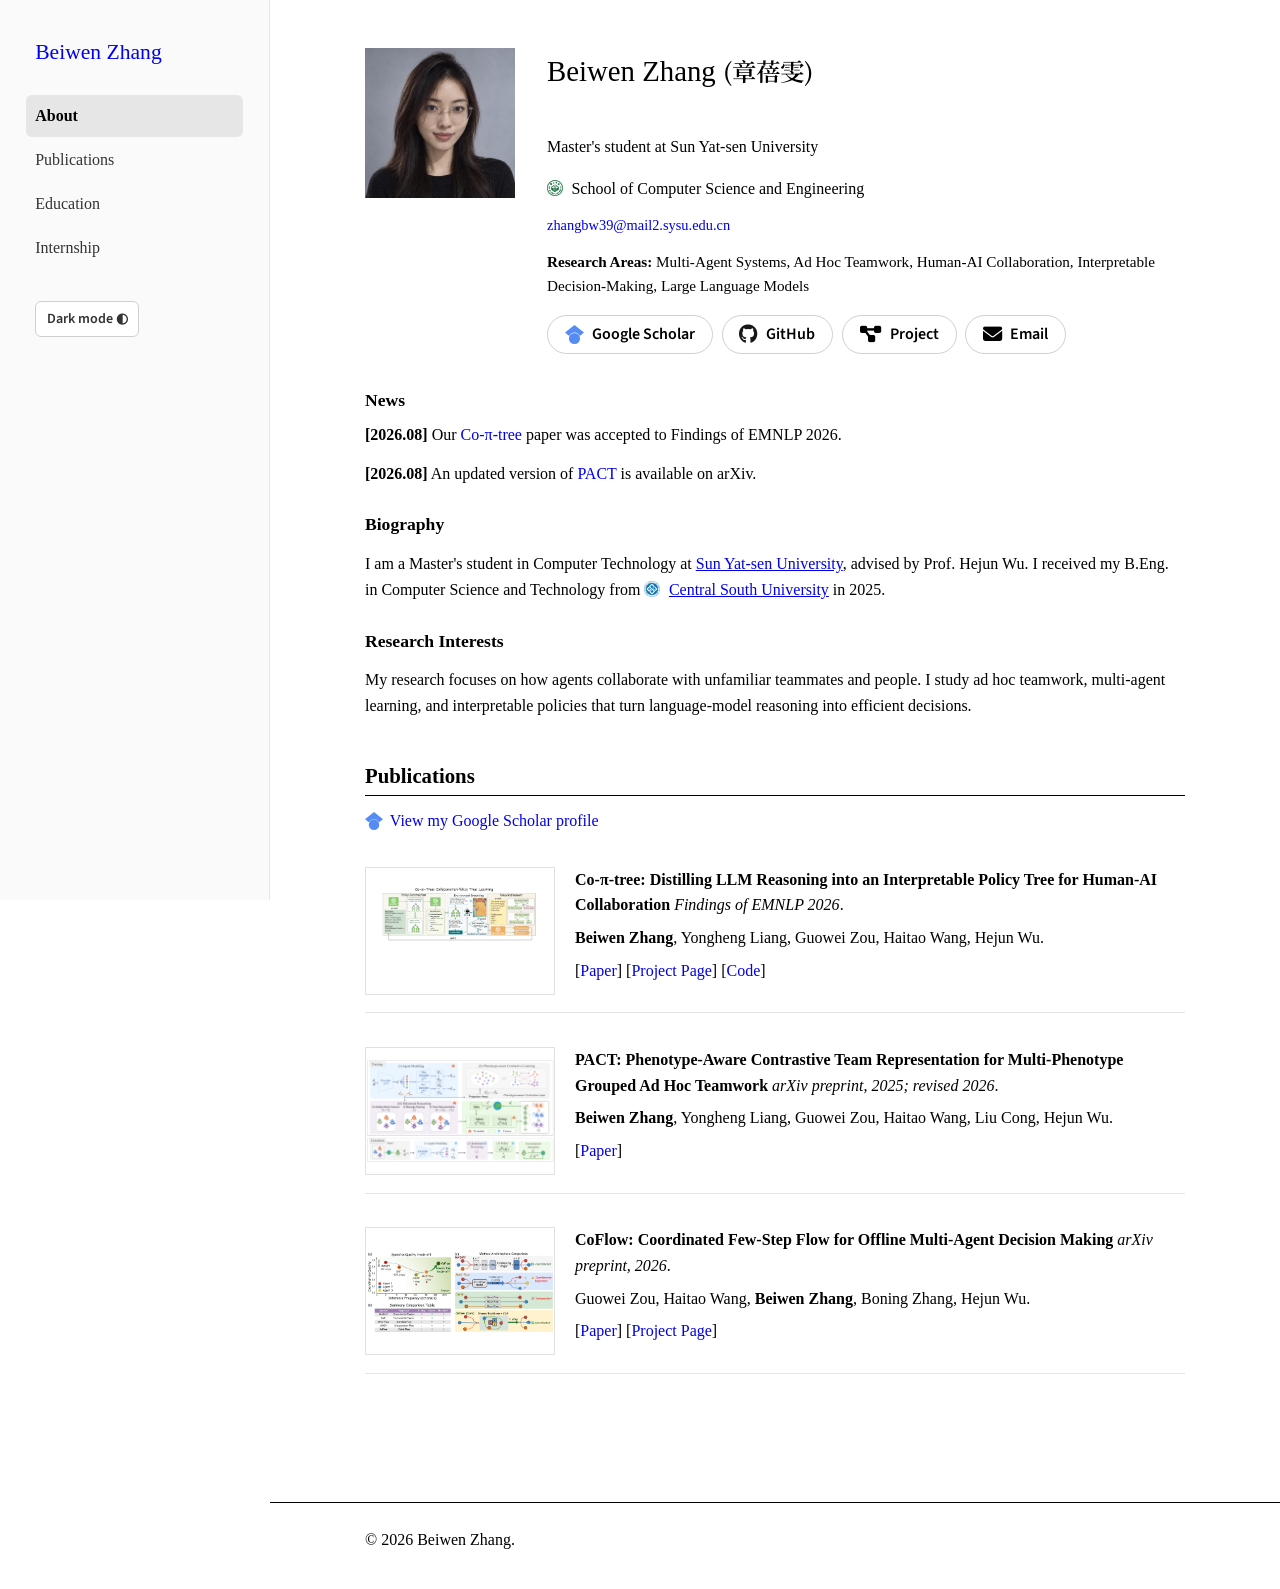
==== commit 79437cc0: "Add light and dark theme toggle" ====
--- a/index.html
+++ b/index.html
@@ -5,6 +5,7 @@
     <meta name="viewport" content="width=device-width, initial-scale=1.0">
     <meta name="description" content="Beiwen Zhang — multi-agent systems, ad hoc teamwork and human-AI collaboration.">
     <title>About - Beiwen Zhang</title>
+    <script src="theme.js"></script>
     <link rel="stylesheet" href="style.css">
     <link href="https://fonts.googleapis.com/css2?family=Noto+Serif+SC:wght@600&family=Source+Sans+Pro:wght@400;600&display=swap" rel="stylesheet">
     <link rel="stylesheet" href="https://cdnjs.cloudflare.com/ajax/libs/font-awesome/6.5.2/css/all.min.css">
@@ -20,6 +21,7 @@
                     <li><a href="education.html">Education</a></li>
                     <li><a href="internship.html">Internship</a></li>
                 </ul>
+                <button id="theme-toggle" class="theme-toggle" type="button" aria-pressed="false">Dark mode ◐</button>
             </nav>
         </div>
     </header>
--- a/style.css
+++ b/style.css
@@ -765,3 +765,163 @@
         gap: 0.4rem;
     }
 }
+
+/* Theme switcher */
+.theme-toggle {
+    align-self: flex-start;
+    margin: 0.4rem 0.6rem 0;
+    padding: 0.45rem 0.65rem;
+    border: 1px solid #d0d0d0;
+    border-radius: 6px;
+    background: #fff;
+    color: #333;
+    font: 600 0.88rem 'Source Sans Pro', -apple-system, sans-serif;
+    cursor: pointer;
+}
+
+.theme-toggle:hover {
+    background: #ececec;
+    color: #000;
+}
+
+.theme-toggle:focus-visible {
+    outline: 2px solid currentColor;
+    outline-offset: 3px;
+}
+
+html[data-theme="dark"] {
+    color-scheme: dark;
+}
+
+html[data-theme="dark"] body {
+    color: #e7e9ed;
+    background: #15191e;
+}
+
+html[data-theme="dark"] h1,
+html[data-theme="dark"] h2,
+html[data-theme="dark"] h3,
+html[data-theme="dark"] h4 {
+    color: #f4f5f7;
+}
+
+html[data-theme="dark"] h2,
+html[data-theme="dark"] h3.bordered-subtitle {
+    border-color: #76808a;
+}
+
+html[data-theme="dark"] a,
+html[data-theme="dark"] .highlight,
+html[data-theme="dark"] .company-name {
+    color: #9bc6ff;
+}
+
+html[data-theme="dark"] a:visited {
+    color: #c6a7ff;
+}
+
+html[data-theme="dark"] .header {
+    background: #1d232b;
+    border-color: #353e49;
+}
+
+html[data-theme="dark"] .nav-brand a,
+html[data-theme="dark"] .nav-brand a:visited {
+    color: #f4f5f7;
+}
+
+html[data-theme="dark"] .nav-menu a,
+html[data-theme="dark"] .nav-menu a:visited {
+    color: #d5dce5;
+}
+
+html[data-theme="dark"] .nav-menu a:hover,
+html[data-theme="dark"] .nav-menu a.active {
+    color: #fff;
+    background: #35414e;
+}
+
+html[data-theme="dark"] .theme-toggle {
+    color: #e7e9ed;
+    background: #27313b;
+    border-color: #52606e;
+}
+
+html[data-theme="dark"] .theme-toggle:hover {
+    color: #fff;
+    background: #35414e;
+}
+
+html[data-theme="dark"] .social-links .social-btn,
+html[data-theme="dark"] .social-links .social-btn:visited {
+    color: #e7e9ed;
+    background: #202730;
+    border-color: #56616d;
+}
+
+html[data-theme="dark"] .social-links .social-btn:hover {
+    color: #15191e;
+    background: #e7e9ed;
+    border-color: #e7e9ed;
+}
+
+html[data-theme="dark"] .social-links .social-btn .fa-github {
+    color: #e7e9ed;
+}
+
+html[data-theme="dark"] .social-links .social-btn:hover i.fas,
+html[data-theme="dark"] .social-links .social-btn:hover i.fab {
+    color: #15191e;
+}
+
+html[data-theme="dark"] .social-links .social-btn:hover .social-icon {
+    filter: brightness(0);
+}
+
+html[data-theme="dark"] .bio,
+html[data-theme="dark"] .publications-link,
+html[data-theme="dark"] .education-list-inline,
+html[data-theme="dark"] .research-list-inline,
+html[data-theme="dark"] .real-map-container,
+html[data-theme="dark"] .footer {
+    color: #e7e9ed;
+    background: #15191e;
+}
+
+html[data-theme="dark"] .publication-item,
+html[data-theme="dark"] .feature-card,
+html[data-theme="dark"] .institution-item {
+    border-color: #353e49;
+}
+
+html[data-theme="dark"] .figure-link {
+    border-color: #56616d;
+}
+
+html[data-theme="dark"] .flag-counter {
+    color: #e7e9ed;
+    background: #202730;
+    border-color: #56616d;
+}
+
+html[data-theme="dark"] .map-links,
+html[data-theme="dark"] .footer {
+    border-color: #76808a;
+}
+
+html[data-theme="dark"] .academic-links .separator {
+    color: #aab4c1;
+}
+
+html[data-theme="dark"] .institution-item > img,
+html[data-theme="dark"] .inline-logo {
+    background: #fff;
+    border-radius: 3px;
+}
+
+@media (max-width: 768px) {
+    .theme-toggle {
+        align-self: center;
+        margin: 0;
+    }
+}
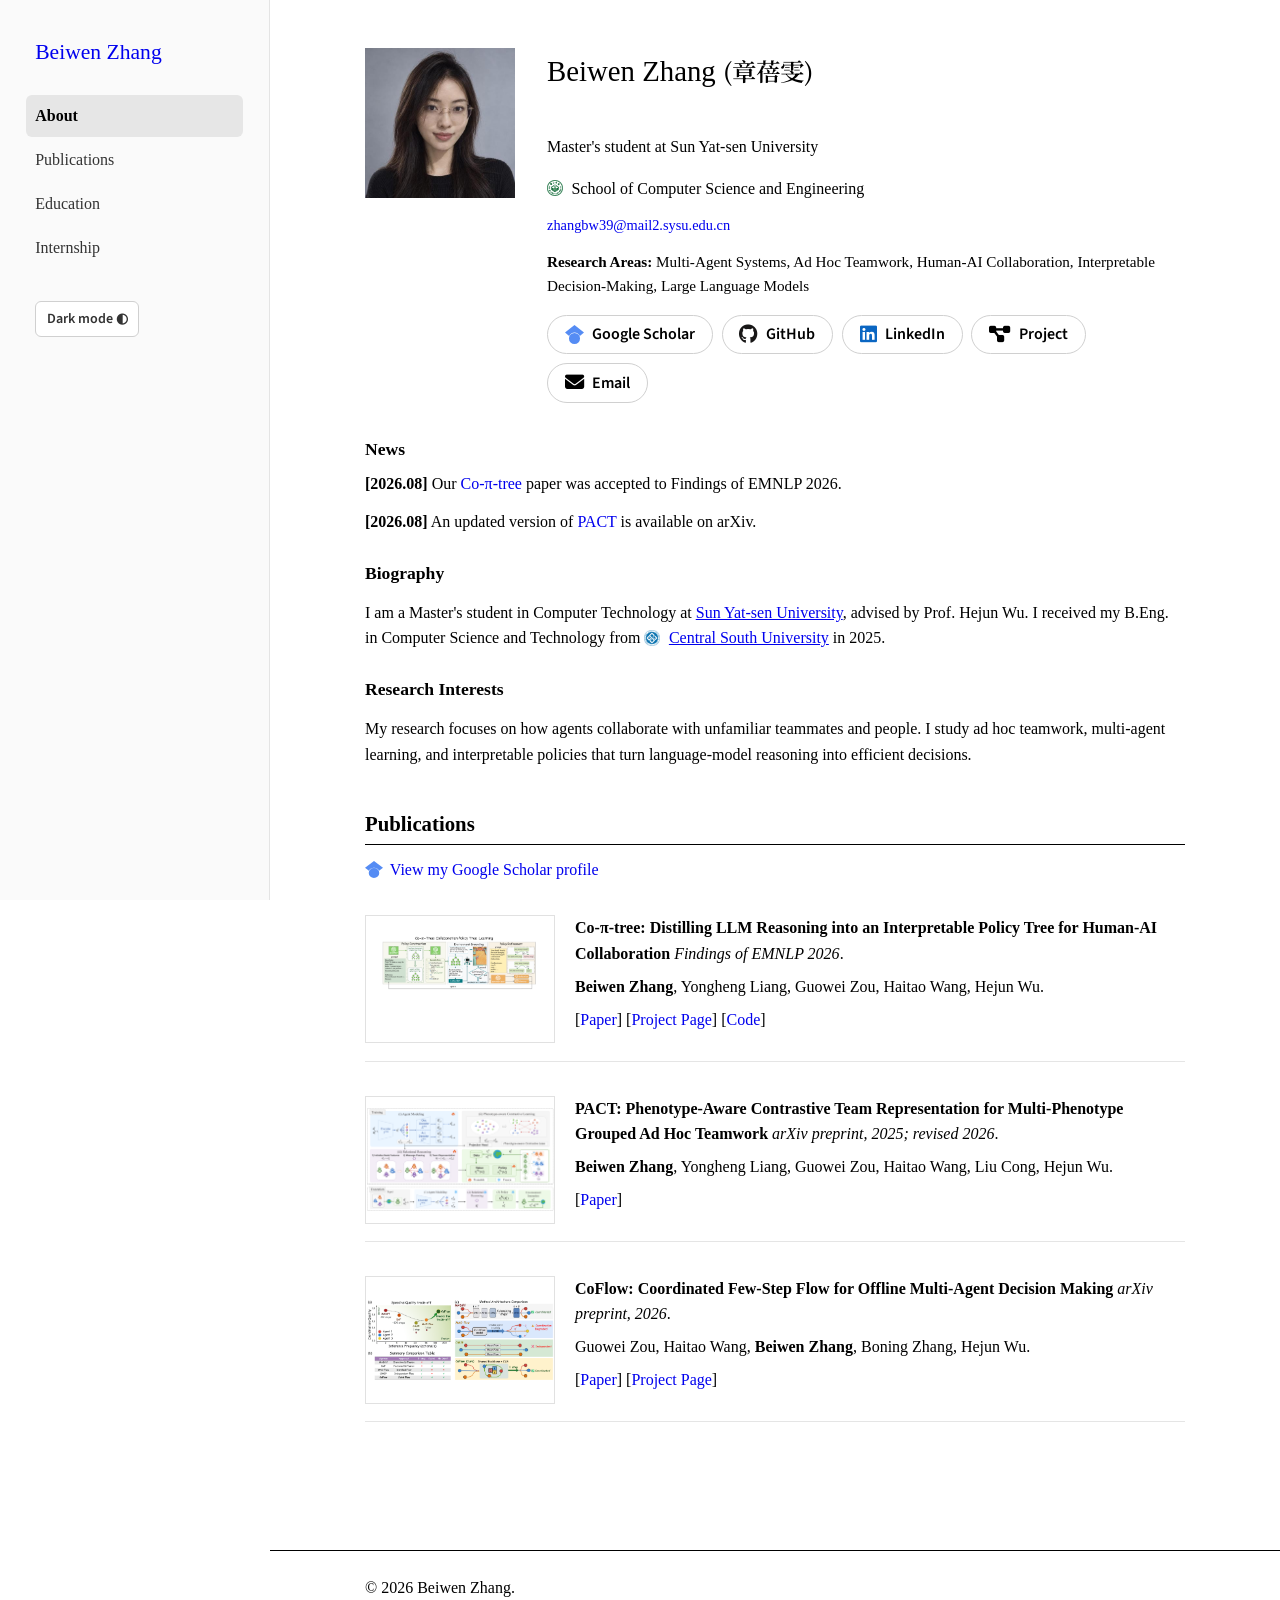
==== commit a2b9b5d8: "Add LinkedIn profile to homepage" ====
--- a/index.html
+++ b/index.html
@@ -41,6 +41,7 @@
                         <div class="social-links">
                             <a href="https://scholar.google.com/citations?hl=zh-CN&amp;user=EkCEn4oAAAAJ" target="_blank" rel="noopener noreferrer" class="social-btn"><img src="assets/google-scholar.svg" class="social-icon scholar-icon" alt="" aria-hidden="true"><span>Google Scholar</span></a>
                             <a href="https://github.com/BeiwenZhang" target="_blank" rel="noopener noreferrer" class="social-btn"><i class="fab fa-github" aria-hidden="true"></i><span>GitHub</span></a>
+                            <a href="https://www.linkedin.com/in/%E8%93%93%E9%9B%AF-%E7%AB%A0-956b91446" target="_blank" rel="noopener noreferrer" class="social-btn"><i class="fab fa-linkedin" aria-hidden="true"></i><span>LinkedIn</span></a>
                             <a href="https://beiwenzhang.github.io/Co-pi-tree/" target="_blank" rel="noopener noreferrer" class="social-btn"><i class="fas fa-diagram-project" aria-hidden="true"></i><span>Project</span></a>
                             <a href="mailto:zhangbw39@mail2.sysu.edu.cn" class="social-btn"><i class="fas fa-envelope" aria-hidden="true"></i><span>Email</span></a>
                         </div>
